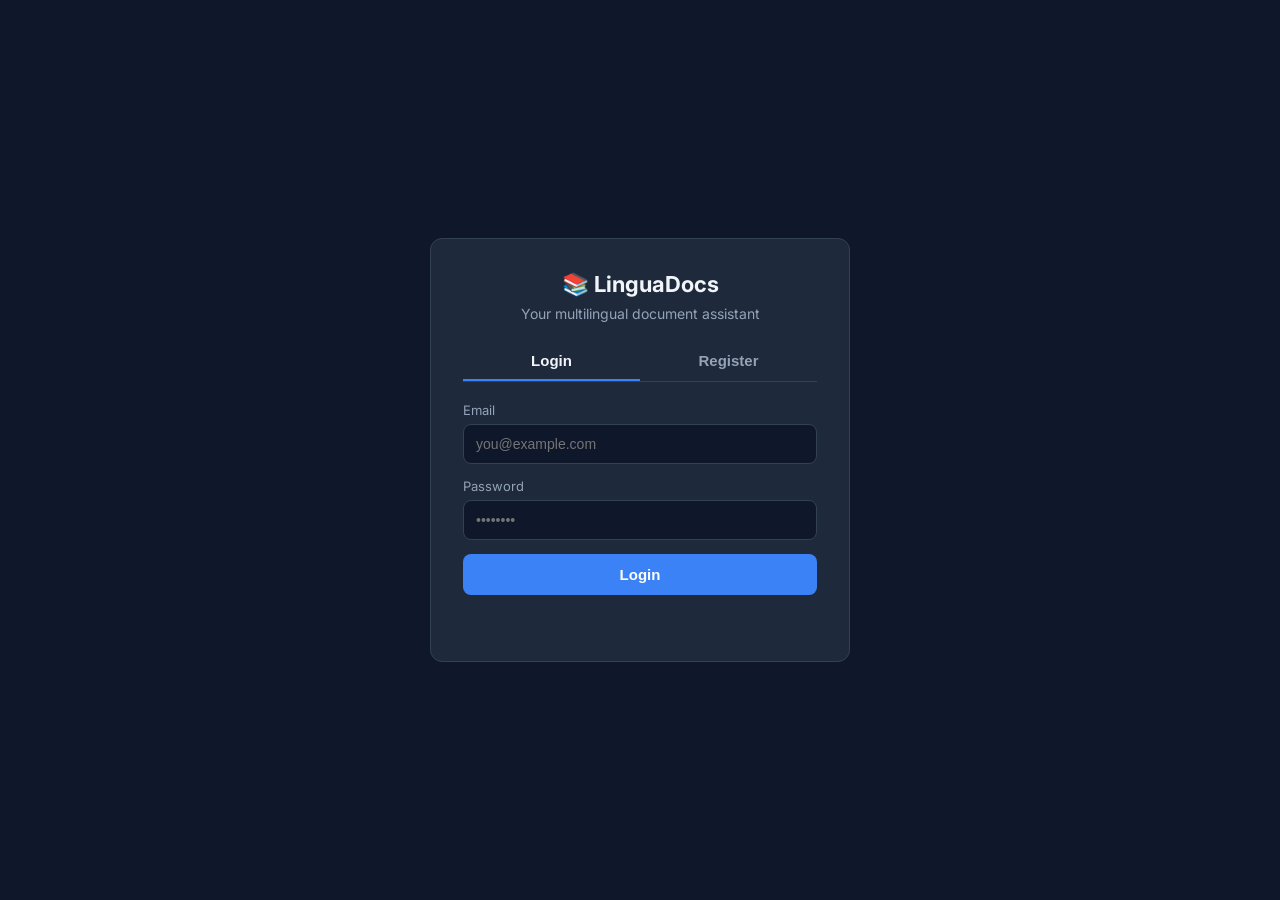
==== ui/index.html @ 9f15340b "prototype ui" ====
<!DOCTYPE html>
<html lang="en">
<head>
<meta charset="UTF-8" />
<meta name="viewport" content="width=device-width, initial-scale=1.0" />
<title>LinguaDocs — Login</title>
<link rel="preconnect" href="https://fonts.googleapis.com" />
<link href="https://fonts.googleapis.com/css2?family=Inter:wght@400;500;600;700&display=swap" rel="stylesheet" />
<link rel="stylesheet" href="style.css" />
</head>
<body>
<div id="api-banner" class="api-banner">⚠️ Cannot connect to API (port 8000). Make sure the server is running.</div>
<div class="auth-wrapper">
  <div class="auth-card">
    <div class="auth-logo">📚 LinguaDocs</div>
    <div class="auth-subtitle">Your multilingual document assistant</div>

    <div class="tabs">
      <button id="tab-login" class="tab active" type="button">Login</button>
      <button id="tab-register" class="tab" type="button">Register</button>
    </div>

    <!-- LOGIN -->
    <form id="form-login" autocomplete="on">
      <div class="form-group">
        <label for="login-email">Email</label>
        <input id="login-email" type="email" placeholder="you@example.com" required />
      </div>
      <div class="form-group">
        <label for="login-password">Password</label>
        <input id="login-password" type="password" placeholder="••••••••" required />
      </div>
      <button class="btn" type="submit" id="btn-login">Login</button>
    </form>

    <!-- REGISTER -->
    <form id="form-register" style="display:none" autocomplete="on">
      <div class="form-group">
        <label for="reg-email">Email</label>
        <input id="reg-email" type="email" placeholder="you@example.com" required />
      </div>
      <div class="form-group">
        <label for="reg-password">Password</label>
        <input id="reg-password" type="password" placeholder="Min 8 characters" required />
      </div>
      <div class="form-group">
        <label for="reg-confirm">Confirm Password</label>
        <input id="reg-confirm" type="password" placeholder="Repeat password" required />
      </div>
      <button class="btn" type="submit" id="btn-register">Create Account</button>
    </form>

    <div id="form-msg" class="form-msg"></div>
  </div>
</div>

<script src="app.js"></script>
<script>
(function () {
  const { isEmailValid, apiErrorMessage, TOKEN_KEY } = window.LD;
  const API = window.LD.API_BASE;
  const tabLogin = document.getElementById("tab-login");
  const tabReg = document.getElementById("tab-register");
  const formLogin = document.getElementById("form-login");
  const formReg = document.getElementById("form-register");
  const msg = document.getElementById("form-msg");
  const banner = document.getElementById("api-banner");

  if (localStorage.getItem(TOKEN_KEY)) { window.location.href = "dashboard.html"; }

  function setTab(which) {
    const isLogin = which === "login";
    tabLogin.classList.toggle("active", isLogin);
    tabReg.classList.toggle("active", !isLogin);
    formLogin.style.display = isLogin ? "" : "none";
    formReg.style.display = isLogin ? "none" : "";
    msg.textContent = ""; msg.className = "form-msg";
  }
  tabLogin.addEventListener("click", () => setTab("login"));
  tabReg.addEventListener("click", () => setTab("register"));

  function showMsg(text, kind) {
    msg.textContent = text;
    msg.className = "form-msg " + kind;
  }

  formReg.addEventListener("submit", async (e) => {
    e.preventDefault();
    const email = document.getElementById("reg-email").value.trim().toLowerCase();
    const pw = document.getElementById("reg-password").value;
    const confirm = document.getElementById("reg-confirm").value;
    if (!isEmailValid(email)) { showMsg("Please enter a valid email address.", "error"); return; }
    if (pw.length < 8) { showMsg("Password must be at least 8 characters.", "error"); return; }
    if (pw !== confirm) { showMsg("Passwords do not match.", "error"); return; }
    const btn = document.getElementById("btn-register");
    btn.disabled = true; btn.textContent = "Creating...";
    try {
      const res = await fetch(API + "/auth/register", {
        method: "POST",
        headers: { "Content-Type": "application/json" },
        body: JSON.stringify({ email, password: pw })
      });
      if (res.status === 201) {
        banner.classList.remove("show");
        showMsg("Account created! Please login.", "success");
        formReg.reset();
        setTimeout(() => setTab("login"), 800);
      } else if (res.status === 400) {
        let detail = "";
        try { const j = await res.json(); detail = j.detail || ""; } catch (_) {}
        if (/utilis|already|existe/i.test(detail)) {
          showMsg("This email is already registered. Please login.", "error");
        } else {
          showMsg(detail || "Email already registered", "error");
        }
      } else {
        const err = new Error("http"); err.status = res.status;
        try { err.data = await res.json(); } catch (_) {}
        showMsg(apiErrorMessage(err, "Registration failed."), "error");
      }
    } catch (ex) {
      banner.classList.add("show");
      showMsg("Cannot connect to API (port 8000). Make sure the server is running.", "error");
    } finally {
      btn.disabled = false; btn.textContent = "Create Account";
    }
  });

  formLogin.addEventListener("submit", async (e) => {
    e.preventDefault();
    const email = document.getElementById("login-email").value.trim().toLowerCase();
    const pw = document.getElementById("login-password").value;
    if (!isEmailValid(email)) { showMsg("Please enter a valid email address.", "error"); return; }
    if (!pw) { showMsg("Please enter your password.", "error"); return; }
    const btn = document.getElementById("btn-login");
    btn.disabled = true; btn.textContent = "Logging in...";
    try {
      const res = await fetch(API + "/auth/login", {
        method: "POST",
        headers: { "Content-Type": "application/json" },
        body: JSON.stringify({ email, password: pw })
      });
      if (res.ok) {
        const data = await res.json();
        localStorage.setItem(TOKEN_KEY, data.access_token);
        try {
          const payload = JSON.parse(atob(data.access_token.split(".")[1]));
          if (payload.sub) localStorage.setItem("linguadocs_email", email);
        } catch (_) { localStorage.setItem("linguadocs_email", email); }
        banner.classList.remove("show");
        window.location.href = "dashboard.html";
      } else if (res.status === 401) {
        showMsg("Invalid email or password", "error");
      } else {
        const err = new Error("http"); err.status = res.status;
        try { err.data = await res.json(); } catch (_) {}
        showMsg(apiErrorMessage(err, "Login failed."), "error");
      }
    } catch (ex) {
      banner.classList.add("show");
      showMsg("Cannot connect to API (port 8000). Make sure the server is running.", "error");
    } finally {
      btn.disabled = false; btn.textContent = "Login";
    }
  });
})();
</script>
</body>
</html>
---- ui/style.css ----
:root {
  --bg-main: #0F172A;
  --bg-card: #1E293B;
  --bg-sidebar: #111827;
  --primary: #3B82F6;
  --primary-hover: #2563EB;
  --text-main: #F1F5F9;
  --text-secondary: #94A3B8;
  --border: #334155;
  --success: #10B981;
  --error: #EF4444;
  --warning: #F59E0B;
  --neutral: #64748B;
}

* { box-sizing: border-box; margin: 0; padding: 0; }

body {
  font-family: 'Inter', -apple-system, BlinkMacSystemFont, 'Segoe UI', sans-serif;
  background: var(--bg-main);
  color: var(--text-main);
  min-height: 100vh;
}

/* ---------- Auth page ---------- */
.auth-wrapper {
  min-height: 100vh;
  display: flex;
  align-items: center;
  justify-content: center;
  padding: 24px;
}
.auth-card {
  width: 420px;
  max-width: 100%;
  background: var(--bg-card);
  border: 1px solid var(--border);
  border-radius: 12px;
  padding: 32px;
}
.auth-logo { font-size: 22px; font-weight: 700; text-align: center; color: var(--text-main); }
.auth-subtitle { text-align: center; color: var(--text-secondary); font-size: 14px; margin: 8px 0 20px; }
.tabs { display: flex; border-bottom: 1px solid var(--border); margin-bottom: 20px; }
.tab {
  flex: 1; padding: 10px; background: none; border: none; cursor: pointer;
  color: var(--text-secondary); font-size: 15px; font-weight: 600;
  border-bottom: 2px solid transparent;
}
.tab.active { color: var(--text-main); border-bottom-color: var(--primary); }
.form-group { margin-bottom: 14px; }
.form-group label { display: block; font-size: 13px; color: var(--text-secondary); margin-bottom: 6px; }
.form-group input {
  width: 100%; padding: 11px 12px; border-radius: 8px;
  background: var(--bg-main); border: 1px solid var(--border);
  color: var(--text-main); font-size: 14px; outline: none;
}
.form-group input:focus { border-color: var(--primary); }
.btn {
  width: 100%; padding: 12px; border: none; border-radius: 8px;
  background: var(--primary); color: #fff; font-size: 15px; font-weight: 600;
  cursor: pointer; transition: background .15s;
}
.btn:hover { background: var(--primary-hover); }
.btn:disabled { opacity: .6; cursor: not-allowed; }
.btn-ghost {
  background: transparent; border: 1px solid var(--border); color: var(--text-secondary);
}
.btn-ghost:hover { background: var(--bg-main); color: var(--text-main); }
.form-msg { margin-top: 14px; font-size: 13.5px; min-height: 20px; text-align: center; }
.form-msg.error { color: var(--error); }
.form-msg.success { color: var(--success); }

/* ---------- API banner ---------- */
.api-banner {
  display: none;
  background: var(--error); color: #fff;
  text-align: center; font-size: 13.5px; font-weight: 600;
  padding: 10px 16px;
}
.api-banner.show { display: block; }

/* ---------- Dashboard layout ---------- */
.dash { display: flex; height: 100vh; overflow: hidden; }
.sidebar {
  width: 260px; min-width: 260px; background: var(--bg-sidebar);
  border-right: 1px solid var(--border);
  display: flex; flex-direction: column;
}
.sidebar-header { padding: 18px 16px 12px; border-bottom: 1px solid var(--border); }
.sidebar-logo { font-size: 17px; font-weight: 700; }
.sidebar-user { font-size: 12px; color: var(--text-secondary); margin-top: 4px; overflow: hidden; text-overflow: ellipsis; white-space: nowrap; }
.sidebar-section { padding: 14px 12px; flex: 1; overflow-y: auto; }
.section-title { font-size: 11px; text-transform: uppercase; letter-spacing: .06em; color: var(--text-secondary); margin-bottom: 10px; padding: 0 4px; }
.doc-item {
  display: flex; align-items: center; gap: 8px;
  padding: 9px 8px; border-radius: 8px; cursor: pointer;
  border-left: 3px solid transparent; margin-bottom: 4px;
}
.doc-item:hover { background: var(--bg-card); }
.doc-item.active { background: var(--bg-card); border-left-color: var(--primary); }
.doc-icon { font-size: 16px; flex-shrink: 0; }
.doc-name { flex: 1; font-size: 13px; overflow: hidden; text-overflow: ellipsis; white-space: nowrap; }
.badge {
  font-size: 10.5px; font-weight: 700; color: #fff;
  padding: 3px 8px; border-radius: 999px; flex-shrink: 0;
}
.badge-queued { background: var(--neutral); }
.badge-processing { background: var(--warning); display: inline-flex; align-items: center; gap: 4px; }
.badge-indexed { background: var(--success); }
.badge-error { background: var(--error); }
.spinner {
  width: 10px; height: 10px; border-radius: 50%;
  border: 2px solid rgba(255,255,255,.4); border-top-color: #fff;
  animation: spin .7s linear infinite; display: inline-block;
}
.spinner.big {
  width: 18px; height: 18px;
  border: 3px solid var(--border); border-top-color: var(--primary);
}
@keyframes spin { to { transform: rotate(360deg); } }
.doc-del {
  display: none; background: none; border: none; cursor: pointer;
  color: var(--error); font-size: 14px; padding: 2px 4px;
}
.doc-item:hover .doc-del { display: block; }
.sidebar-actions { padding: 12px; }
.btn-upload { display: flex; align-items: center; justify-content: center; gap: 8px; }
.sidebar-footer { padding: 12px; border-top: 1px solid var(--border); }
.btn-logout { display: flex; align-items: center; justify-content: center; gap: 8px; }

/* ---------- Chat ---------- */
.chat { flex: 1; display: flex; flex-direction: column; min-width: 0; }
.chat-header {
  padding: 14px 20px; border-bottom: 1px solid var(--border);
  display: flex; align-items: center; gap: 10px;
  background: var(--bg-main);
}
.chat-doc-name { font-size: 15px; font-weight: 700; overflow: hidden; text-overflow: ellipsis; white-space: nowrap; }
.lang-badge {
  font-size: 11.5px; font-weight: 700; background: var(--bg-card);
  border: 1px solid var(--border); border-radius: 999px; padding: 3px 10px;
}
.messages { flex: 1; overflow-y: auto; padding: 24px 20px; background: var(--bg-main); }
.empty-hint { color: var(--text-secondary); text-align: center; margin-top: 80px; font-size: 14.5px; }
.msg-row { display: flex; margin-bottom: 16px; }
.msg-row.user { justify-content: flex-end; }
.msg-row.bot { justify-content: flex-start; }
.bubble {
  max-width: 75%; padding: 12px 15px; font-size: 14px; line-height: 1.55;
  word-wrap: break-word; white-space: pre-wrap;
}
.msg-row.user .bubble {
  background: var(--primary); color: #fff; border-radius: 12px 12px 2px 12px;
}
.msg-row.bot .bubble {
  background: var(--bg-card); color: var(--text-main); border-radius: 12px 12px 12px 2px;
}
.bubble.rtl { direction: rtl; text-align: right; }
.msg-meta { max-width: 75%; margin-top: 6px; }
.refused-banner {
  background: var(--error); color: #fff; font-size: 12.5px; font-weight: 600;
  border-radius: 6px; padding: 8px 12px; margin-top: 8px;
}
.sources { margin-top: 8px; display: flex; flex-direction: column; gap: 6px; }
.source-card {
  background: var(--bg-main); border: 1px solid var(--border);
  border-radius: 6px; padding: 7px 10px; font-size: 12px; color: var(--text-secondary);
}
.latency { font-size: 11px; color: var(--neutral); margin-top: 6px; }
.msg-lang { display: inline-block; margin-top: 6px; }

/* ---------- Input zone ---------- */
.input-zone {
  background: var(--bg-card); border-top: 1px solid var(--border);
  padding: 14px 20px; display: flex; gap: 10px; align-items: center;
}
.input-zone input {
  flex: 1; padding: 12px 14px; border-radius: 8px;
  background: var(--bg-main); border: 1px solid var(--border);
  color: var(--text-main); font-size: 14px; outline: none;
}
.input-zone input:focus { border-color: var(--primary); }
.btn-send { width: auto; padding: 12px 22px; flex-shrink: 0; }
.btn-stop {
  width: auto; padding: 12px 18px; flex-shrink: 0;
  background: transparent; border: 1px solid var(--error); color: var(--error);
}
.btn-stop:hover { background: var(--error); color: #fff; }
.typing { display: flex; align-items: center; gap: 8px; color: var(--text-secondary); font-size: 13px; padding: 4px 2px; }

/* ---------- Modal ---------- */
.modal-overlay {
  display: none; position: fixed; inset: 0; z-index: 50;
  background: rgba(0,0,0,.7); align-items: center; justify-content: center;
}
.modal-overlay.show { display: flex; }
.modal {
  width: 500px; max-width: calc(100vw - 40px);
  background: var(--bg-card); border: 1px solid var(--border);
  border-radius: 12px; padding: 24px;
}
.modal h2 { font-size: 17px; margin-bottom: 16px; }
.dropzone {
  border: 2px dashed var(--border); border-radius: 8px;
  padding: 36px 20px; text-align: center; cursor: pointer;
  transition: border-color .15s;
}
.dropzone:hover, .dropzone.dragover { border-color: var(--primary); }
.dropzone .cloud { font-size: 34px; }
.dropzone p { font-size: 14px; margin-top: 8px; }
.dropzone small { color: var(--text-secondary); font-size: 12px; }
.file-chosen { margin-top: 12px; font-size: 13px; color: var(--text-secondary); overflow: hidden; text-overflow: ellipsis; white-space: nowrap; }
.progress-wrap { margin-top: 14px; display: none; }
.progress-wrap.show { display: block; }
.progress-bar { height: 8px; background: var(--bg-main); border-radius: 999px; overflow: hidden; }
.progress-fill {
  height: 100%; width: 30%; background: var(--primary); border-radius: 999px;
  animation: slide 1.2s ease-in-out infinite;
}
@keyframes slide { 0% { margin-left: -30%; } 100% { margin-left: 100%; } }
.upload-status { margin-top: 10px; font-size: 13px; min-height: 20px; }
.upload-status.waiting { color: var(--neutral); }
.upload-status.indexing { color: var(--warning); }
.upload-status.ready { color: var(--success); }
.upload-status.err { color: var(--error); }
.modal-actions { display: flex; gap: 10px; margin-top: 18px; }
.modal-actions .btn { margin: 0; }

@media (max-width: 760px) {
  .sidebar { width: 210px; min-width: 210px; }
  .bubble, .msg-meta { max-width: 92%; }
}
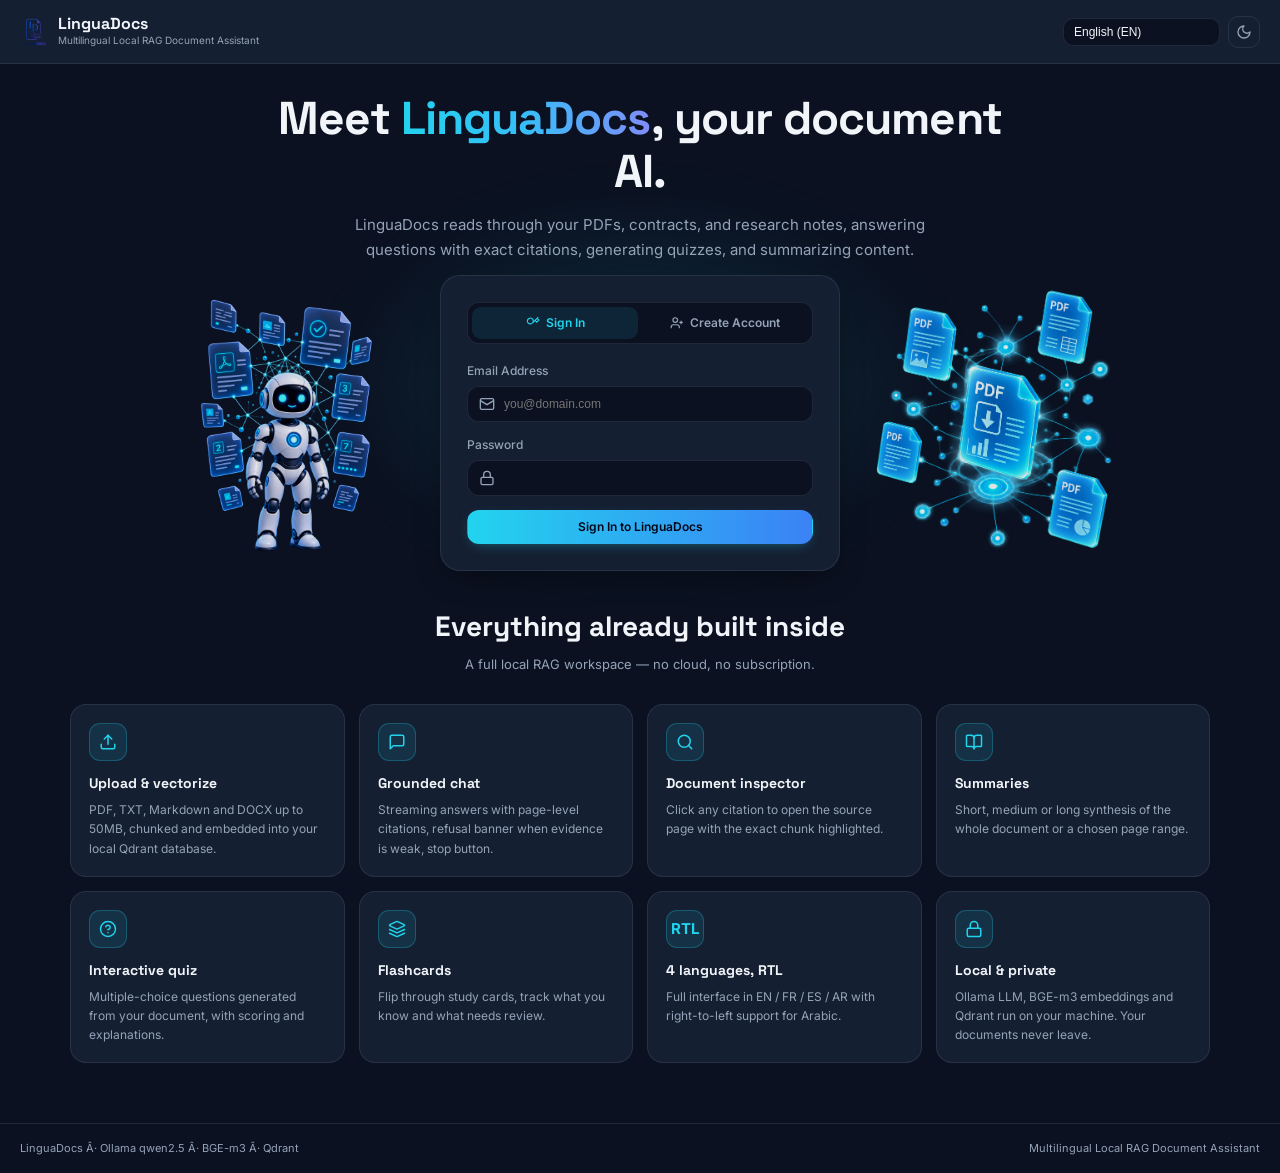
==== commit 944ccf59: "feat: app RAG multilingue complète (upload, viewer, outils, isolement) + nettoyage des commentaires" ====
--- a/ui/index.html
+++ b/ui/index.html
@@ -1,169 +1,141 @@
-<!DOCTYPE html>
+﻿<!DOCTYPE html>
 <html lang="en">
 <head>
 <meta charset="UTF-8" />
 <meta name="viewport" content="width=device-width, initial-scale=1.0" />
-<title>LinguaDocs — Login</title>
+<title>LinguaDocs â€” Multilingual Local RAG Assistant</title>
 <link rel="preconnect" href="https://fonts.googleapis.com" />
-<link href="https://fonts.googleapis.com/css2?family=Inter:wght@400;500;600;700&display=swap" rel="stylesheet" />
-<link rel="stylesheet" href="style.css" />
+<link rel="preconnect" href="https://fonts.gstatic.com" crossorigin />
+<link href="https://fonts.googleapis.com/css2?family=Inter:wght@300;400;500;600;700&family=Space+Grotesk:wght@500;600;700&display=swap" rel="stylesheet" />
+<link rel="stylesheet" href="style.css?v=2.5" />
 </head>
-<body>
-<div id="api-banner" class="api-banner">⚠️ Cannot connect to API (port 8000). Make sure the server is running.</div>
-<div class="auth-wrapper">
-  <div class="auth-card">
-    <div class="auth-logo">📚 LinguaDocs</div>
-    <div class="auth-subtitle">Your multilingual document assistant</div>
+<body class="landing">
+<div id="api-banner" class="api-banner"><svg class="lucide" width="14" height="14" viewBox="0 0 24 24" fill="none" stroke="currentColor" stroke-width="2" stroke-linecap="round" stroke-linejoin="round" aria-hidden="true"><path d="m21.73 18-8-14a2 2 0 0 0-3.48 0l-8 14A2 2 0 0 0 4 21h16a2 2 0 0 0 1.73-3"/><path d="M12 9v4"/><path d="M12 17h.01"/></svg> Cannot connect to API (port 8000). Make sure the server is running.</div>
+<div class="auth-glow" aria-hidden="true"></div>
 
-    <div class="tabs">
-      <button id="tab-login" class="tab active" type="button">Login</button>
-      <button id="tab-register" class="tab" type="button">Register</button>
+<!-- ============================== NAVBAR ============================== -->
+<header class="topnav landing-nav">
+  <div class="brand">
+    <img src="assets/logo.png" alt="LinguaDocs" class="brand-logo" width="28" height="28" style="width:28px;height:28px;" />
+    <div>
+      <div class="brand-line">
+        <span class="brand-title" data-i18n="app_title">LinguaDocs</span>
+      </div>
+      <div class="brand-sub" data-i18n="app_tagline">Multilingual Local RAG Document Assistant</div>
+    </div>
+  </div>
+  <div class="nav-controls">
+    <select id="lang-select" class="lang-select" aria-label="Language">
+      <option value="en">English (EN)</option>
+      <option value="fr">FranÃ§ais (FR)</option>
+      <option value="es">EspaÃ±ol (ES)</option>
+      <option value="ar">Ø§Ù„Ø¹Ø±Ø¨ÙŠØ© (AR)</option>
+    </select>
+    <button id="theme-toggle" class="icon-btn" type="button" title="Theme"><svg class="lucide" width="16" height="16" viewBox="0 0 24 24" fill="none" stroke="currentColor" stroke-width="2" stroke-linecap="round" stroke-linejoin="round" aria-hidden="true"><path d="M12 3a6 6 0 0 0 9 9 9 9 0 1 1-9-9Z"/></svg></button>
+  </div>
+</header>
+
+<main class="landing-main">
+  <!-- ============================== HERO ============================== -->
+  <section class="landing-hero">
+    <h1 class="font-heading hero-title">
+      <span data-i18n="hero_meet">Meet</span>
+      <span class="hero-brand" data-i18n="hero_name">LinguaDocs</span><span data-i18n="hero_suffix">, your document AI.</span>
+    </h1>
+    <p class="hero-desc" data-i18n="hero_desc">LinguaDocs reads through your PDFs, contracts, and research notes, answering questions with exact citations, generating quizzes, and summarizing content.</p>
+  </section>
+
+  <!-- ================== [LOGIN CARD] [IMAGE DROITE] ================== -->
+  <section class="login-stage">
+    <img src="assets/image.jpg" alt="Decoration gauche" class="login-decor login-decor-left" />
+    
+    <div class="auth-card landing-card">
+      <div class="auth-tabs">
+        <button id="tab-login" type="button" class="active">
+          <svg width="14" height="14" viewBox="0 0 24 24" fill="none" stroke="currentColor" stroke-width="2"><path d="m21 2-2 2m-7.6 7.6a5 5 0 1 1-7-7 5 5 0 0 1 7 7Zm0 0L15.5 7.5m0 0 3 3L22 7l-3-3m-3.5 3.5L19 4"/></svg>
+          <span data-i18n="auth_login_tab">Sign In</span>
+        </button>
+        <button id="tab-register" type="button">
+          <svg width="14" height="14" viewBox="0 0 24 24" fill="none" stroke="currentColor" stroke-width="2"><path d="M16 21v-2a4 4 0 0 0-4-4H6a4 4 0 0 0-4 4v2"/><circle cx="9" cy="7" r="4"/><path d="M19 8v6M22 11h-6"/></svg>
+          <span data-i18n="auth_register_tab">Create Account</span>
+        </button>
+      </div>
+
+      <div id="auth-alert" class="alert err hidden"></div>
+      <div id="auth-ok" class="alert ok hidden"></div>
+
+      <form id="form-login" autocomplete="on">
+        <div class="form-row">
+          <label class="label" for="login-email" data-i18n="auth_email">Email Address</label>
+          <div class="input-icon">
+            <svg viewBox="0 0 24 24" fill="none" stroke="currentColor" stroke-width="2"><rect x="2" y="4" width="20" height="16" rx="2"/><path d="m22 7-10 6L2 7"/></svg>
+            <input id="login-email" class="input" type="email" data-i18n-ph="auth_email_placeholder" placeholder="you@domain.com" required />
+          </div>
+        </div>
+        <div class="form-row">
+          <label class="label" for="login-password" data-i18n="auth_password">Password</label>
+          <div class="input-icon">
+            <svg viewBox="0 0 24 24" fill="none" stroke="currentColor" stroke-width="2"><rect x="3" y="11" width="18" height="11" rx="2"/><path d="M7 11V7a5 5 0 0 1 10 0v4"/></svg>
+            <input id="login-password" class="input" type="password" placeholder="" required />
+          </div>
+        </div>
+        <button id="btn-login" class="btn btn-primary btn-block" type="submit" data-i18n="auth_btn_login">Sign In to LinguaDocs</button>
+      </form>
+
+      <form id="form-register" class="hidden" autocomplete="on">
+        <div class="form-row">
+          <label class="label" for="reg-email" data-i18n="auth_email">Email Address</label>
+          <div class="input-icon">
+            <svg viewBox="0 0 24 24" fill="none" stroke="currentColor" stroke-width="2"><rect x="2" y="4" width="20" height="16" rx="2"/><path d="m22 7-10 6L2 7"/></svg>
+            <input id="reg-email" class="input" type="email" data-i18n-ph="auth_email_placeholder" placeholder="you@domain.com" required />
+          </div>
+        </div>
+        <div class="form-row">
+          <label class="label" for="reg-password" data-i18n="auth_password">Password</label>
+          <input id="reg-password" class="input" type="password" placeholder="" required />
+          <p class="label hint" data-i18n="auth_password_hint">Must be at least 8 characters.</p>
+        </div>
+        <div class="form-row">
+          <label class="label" for="reg-confirm" data-i18n="auth_password_confirm">Confirm Password</label>
+          <input id="reg-confirm" class="input" type="password" placeholder="" required />
+        </div>
+        <button id="btn-register" class="btn btn-primary btn-block" type="submit" data-i18n="auth_btn_register">Create Free Account</button>
+      </form>
     </div>
 
-    <!-- LOGIN -->
-    <form id="form-login" autocomplete="on">
-      <div class="form-group">
-        <label for="login-email">Email</label>
-        <input id="login-email" type="email" placeholder="you@example.com" required />
-      </div>
-      <div class="form-group">
-        <label for="login-password">Password</label>
-        <input id="login-password" type="password" placeholder="••••••••" required />
-      </div>
-      <button class="btn" type="submit" id="btn-login">Login</button>
-    </form>
+    <img src="assets/second.png" alt="Decoration droite" class="login-decor login-decor-right" />
 
-    <!-- REGISTER -->
-    <form id="form-register" style="display:none" autocomplete="on">
-      <div class="form-group">
-        <label for="reg-email">Email</label>
-        <input id="reg-email" type="email" placeholder="you@example.com" required />
-      </div>
-      <div class="form-group">
-        <label for="reg-password">Password</label>
-        <input id="reg-password" type="password" placeholder="Min 8 characters" required />
-      </div>
-      <div class="form-group">
-        <label for="reg-confirm">Confirm Password</label>
-        <input id="reg-confirm" type="password" placeholder="Repeat password" required />
-      </div>
-      <button class="btn" type="submit" id="btn-register">Create Account</button>
-    </form>
+  </section>
 
-    <div id="form-msg" class="form-msg"></div>
-  </div>
-</div>
+  <!-- ========================= FEATURES (scroll) ========================= -->
+  <section class="features">
+    <h2 class="font-heading features-title" data-i18n="features_title">Everything already built inside</h2>
+    <p class="features-sub" data-i18n="features_sub">A full local RAG workspace â€” no cloud, no subscription.</p>
+    <div class="features-grid">
+      <div class="feature-card"><div class="feature-icon"><svg class="lucide" width="18" height="18" viewBox="0 0 24 24" fill="none" stroke="currentColor" stroke-width="2" stroke-linecap="round" stroke-linejoin="round" aria-hidden="true"><path d="M21 15v4a2 2 0 0 1-2 2H5a2 2 0 0 1-2-2v-4"/><path d="M17 8l-5-5-5 5"/><path d="M12 3v12"/></svg></div><h3 data-i18n="feat_docs_title">Upload &amp; vectorize</h3><p data-i18n="feat_docs_desc">PDF, TXT, Markdown and DOCX up to 50MB, chunked and embedded into your local Qdrant database.</p></div>
+      <div class="feature-card"><div class="feature-icon"><svg class="lucide" width="18" height="18" viewBox="0 0 24 24" fill="none" stroke="currentColor" stroke-width="2" stroke-linecap="round" stroke-linejoin="round" aria-hidden="true"><path d="M21 15a2 2 0 0 1-2 2H7l-4 4V5a2 2 0 0 1 2-2h14a2 2 0 0 1 2 2z"/></svg></div><h3 data-i18n="feat_chat_title">Grounded chat</h3><p data-i18n="feat_chat_desc">Streaming answers with page-level citations, refusal banner when evidence is weak, stop button.</p></div>
+      <div class="feature-card"><div class="feature-icon"><svg class="lucide" width="18" height="18" viewBox="0 0 24 24" fill="none" stroke="currentColor" stroke-width="2" stroke-linecap="round" stroke-linejoin="round" aria-hidden="true"><circle cx="11" cy="11" r="8"/><path d="m21 21-4.3-4.3"/></svg></div><h3 data-i18n="feat_viewer_title">Document inspector</h3><p data-i18n="feat_viewer_desc">Click any citation to open the source page with the exact chunk highlighted.</p></div>
+      <div class="feature-card"><div class="feature-icon"><svg class="lucide" width="18" height="18" viewBox="0 0 24 24" fill="none" stroke="currentColor" stroke-width="2" stroke-linecap="round" stroke-linejoin="round" aria-hidden="true"><path d="M12 7v14"/><path d="M3 18a1 1 0 0 1-1-1V4a1 1 0 0 1 1-1h5a4 4 0 0 1 4 4 4 4 0 0 1 4-4h5a1 1 0 0 1 1 1v13a1 1 0 0 1-1 1h-6a3 3 0 0 0-3 3 3 3 0 0 0-3-3z"/></svg></div><h3 data-i18n="feat_summary_title">Summaries</h3><p data-i18n="feat_summary_desc">Short, medium or long synthesis of the whole document or a chosen page range.</p></div>
+      <div class="feature-card"><div class="feature-icon"><svg class="lucide" width="18" height="18" viewBox="0 0 24 24" fill="none" stroke="currentColor" stroke-width="2" stroke-linecap="round" stroke-linejoin="round" aria-hidden="true"><circle cx="12" cy="12" r="10"/><path d="M9.09 9a3 3 0 0 1 5.83 1c0 2-3 3-3 3"/><path d="M12 17h.01"/></svg></div><h3 data-i18n="feat_quiz_title">Interactive quiz</h3><p data-i18n="feat_quiz_desc">Multiple-choice questions generated from your document, with scoring and explanations.</p></div>
+      <div class="feature-card"><div class="feature-icon"><svg class="lucide" width="18" height="18" viewBox="0 0 24 24" fill="none" stroke="currentColor" stroke-width="2" stroke-linecap="round" stroke-linejoin="round" aria-hidden="true"><path d="m12.83 2.18a2 2 0 0 0-1.66 0L2.6 6.08a1 1 0 0 0 0 1.83l8.58 3.91a2 2 0 0 0 1.66 0l8.58-3.9a1 1 0 0 0 0-1.83Z"/><path d="m22 17.65-9.17 4.16a2 2 0 0 1-1.66 0L2 17.65"/><path d="m22 12.65-9.17 4.16a2 2 0 0 1-1.66 0L2 12.65"/></svg></div><h3 data-i18n="feat_flash_title">Flashcards</h3><p data-i18n="feat_flash_desc">Flip through study cards, track what you know and what needs review.</p></div>
+      <div class="feature-card"><div class="feature-icon">RTL</div><h3 data-i18n="feat_langs_title">4 languages, RTL</h3><p data-i18n="feat_langs_desc">Full interface in EN / FR / ES / AR with right-to-left support for Arabic.</p></div>
+      <div class="feature-card"><div class="feature-icon"><svg class="lucide" width="18" height="18" viewBox="0 0 24 24" fill="none" stroke="currentColor" stroke-width="2" stroke-linecap="round" stroke-linejoin="round" aria-hidden="true"><rect width="18" height="11" x="3" y="11" rx="2" ry="2"/><path d="M7 11V7a5 5 0 0 1 10 0v4"/></svg></div><h3 data-i18n="feat_local_title">Local &amp; private</h3><p data-i18n="feat_local_desc">Ollama LLM, BGE-m3 embeddings and Qdrant run on your machine. Your documents never leave.</p></div>
+    </div>
 
-<script src="app.js"></script>
-<script>
-(function () {
-  const { isEmailValid, apiErrorMessage, TOKEN_KEY } = window.LD;
-  const API = window.LD.API_BASE;
-  const tabLogin = document.getElementById("tab-login");
-  const tabReg = document.getElementById("tab-register");
-  const formLogin = document.getElementById("form-login");
-  const formReg = document.getElementById("form-register");
-  const msg = document.getElementById("form-msg");
-  const banner = document.getElementById("api-banner");
+  </section>
+</main>
 
-  if (localStorage.getItem(TOKEN_KEY)) { window.location.href = "dashboard.html"; }
+<footer class="landing-footer">
+  <span>LinguaDocs Â· Ollama qwen2.5 Â· BGE-m3 Â· Qdrant</span>
+  <span data-i18n="app_tagline">Multilingual Local RAG Document Assistant</span>
+</footer>
 
-  function setTab(which) {
-    const isLogin = which === "login";
-    tabLogin.classList.toggle("active", isLogin);
-    tabReg.classList.toggle("active", !isLogin);
-    formLogin.style.display = isLogin ? "" : "none";
-    formReg.style.display = isLogin ? "none" : "";
-    msg.textContent = ""; msg.className = "form-msg";
-  }
-  tabLogin.addEventListener("click", () => setTab("login"));
-  tabReg.addEventListener("click", () => setTab("register"));
-
-  function showMsg(text, kind) {
-    msg.textContent = text;
-    msg.className = "form-msg " + kind;
-  }
-
-  formReg.addEventListener("submit", async (e) => {
-    e.preventDefault();
-    const email = document.getElementById("reg-email").value.trim().toLowerCase();
-    const pw = document.getElementById("reg-password").value;
-    const confirm = document.getElementById("reg-confirm").value;
-    if (!isEmailValid(email)) { showMsg("Please enter a valid email address.", "error"); return; }
-    if (pw.length < 8) { showMsg("Password must be at least 8 characters.", "error"); return; }
-    if (pw !== confirm) { showMsg("Passwords do not match.", "error"); return; }
-    const btn = document.getElementById("btn-register");
-    btn.disabled = true; btn.textContent = "Creating...";
-    try {
-      const res = await fetch(API + "/auth/register", {
-        method: "POST",
-        headers: { "Content-Type": "application/json" },
-        body: JSON.stringify({ email, password: pw })
-      });
-      if (res.status === 201) {
-        banner.classList.remove("show");
-        showMsg("Account created! Please login.", "success");
-        formReg.reset();
-        setTimeout(() => setTab("login"), 800);
-      } else if (res.status === 400) {
-        let detail = "";
-        try { const j = await res.json(); detail = j.detail || ""; } catch (_) {}
-        if (/utilis|already|existe/i.test(detail)) {
-          showMsg("This email is already registered. Please login.", "error");
-        } else {
-          showMsg(detail || "Email already registered", "error");
-        }
-      } else {
-        const err = new Error("http"); err.status = res.status;
-        try { err.data = await res.json(); } catch (_) {}
-        showMsg(apiErrorMessage(err, "Registration failed."), "error");
-      }
-    } catch (ex) {
-      banner.classList.add("show");
-      showMsg("Cannot connect to API (port 8000). Make sure the server is running.", "error");
-    } finally {
-      btn.disabled = false; btn.textContent = "Create Account";
-    }
-  });
-
-  formLogin.addEventListener("submit", async (e) => {
-    e.preventDefault();
-    const email = document.getElementById("login-email").value.trim().toLowerCase();
-    const pw = document.getElementById("login-password").value;
-    if (!isEmailValid(email)) { showMsg("Please enter a valid email address.", "error"); return; }
-    if (!pw) { showMsg("Please enter your password.", "error"); return; }
-    const btn = document.getElementById("btn-login");
-    btn.disabled = true; btn.textContent = "Logging in...";
-    try {
-      const res = await fetch(API + "/auth/login", {
-        method: "POST",
-        headers: { "Content-Type": "application/json" },
-        body: JSON.stringify({ email, password: pw })
-      });
-      if (res.ok) {
-        const data = await res.json();
-        localStorage.setItem(TOKEN_KEY, data.access_token);
-        try {
-          const payload = JSON.parse(atob(data.access_token.split(".")[1]));
-          if (payload.sub) localStorage.setItem("linguadocs_email", email);
-        } catch (_) { localStorage.setItem("linguadocs_email", email); }
-        banner.classList.remove("show");
-        window.location.href = "dashboard.html";
-      } else if (res.status === 401) {
-        showMsg("Invalid email or password", "error");
-      } else {
-        const err = new Error("http"); err.status = res.status;
-        try { err.data = await res.json(); } catch (_) {}
-        showMsg(apiErrorMessage(err, "Login failed."), "error");
-      }
-    } catch (ex) {
-      banner.classList.add("show");
-      showMsg("Cannot connect to API (port 8000). Make sure the server is running.", "error");
-    } finally {
-      btn.disabled = false; btn.textContent = "Login";
-    }
-  });
-})();
-</script>
+<script src="js/i18n.js"></script>
+<script src="js/api.js"></script>
+<script src="js/auth.js"></script>
 </body>
 </html>
+
+
+
+
--- a/ui/style.css
+++ b/ui/style.css
@@ -1,232 +1,524 @@
+﻿/* ============================================================
+   LinguaDocs — UI statique (design Gemini porté en CSS maison)
+   Thème dark par défaut ; .light sur <html> pour le clair.
+   Propriétés logiques => RTL (ar) automatique via dir="rtl".
+   ============================================================ */
+
 :root {
-  --bg-main: #0F172A;
-  --bg-card: #1E293B;
-  --bg-sidebar: #111827;
-  --primary: #3B82F6;
-  --primary-hover: #2563EB;
-  --text-main: #F1F5F9;
-  --text-secondary: #94A3B8;
-  --border: #334155;
-  --success: #10B981;
-  --error: #EF4444;
-  --warning: #F59E0B;
-  --neutral: #64748B;
-}
-
-* { box-sizing: border-box; margin: 0; padding: 0; }
+  --bg-primary: #0b1120;
+  --bg-surface: #151f32;
+  --bg-surface-hover: #1e293b;
+  --bg-primary-70: rgba(11, 17, 32, 0.7);
+  --text-primary: #f1f5f9;
+  --text-secondary: #94a3b8;
+  --accent: #22d3ee;
+  --accent-2: #3b82f6;
+  --accent-hover: #06b6d4;
+  --accent-soft: rgba(34, 211, 238, 0.1);
+  --border: rgba(148, 163, 184, 0.15);
+  --border-strong: rgba(148, 163, 184, 0.3);
+  --card-shadow: 0 10px 30px -10px rgba(0, 0, 0, 0.5);
+  --ok: #34d399;
+  --warn: #fbbf24;
+  --err: #fb7185;
+  --info: #38bdf8;
+  --radius: 12px;
+  --radius-lg: 16px;
+  --nav-h: 64px;
+  --sidebar-w: 300px;
+  --viewer-w: 400px;
+  color-scheme: dark;
+}
+
+html.light {
+  --bg-primary: #f1f5f9;
+  --bg-surface: #ffffff;
+  --bg-surface-hover: #f8fafc;
+  --bg-primary-70: rgba(241, 245, 249, 0.75);
+  --text-primary: #0b1120;
+  --text-secondary: #64748b;
+  --accent: #0891b2;
+  --accent-2: #2563eb;
+  --accent-hover: #0e7490;
+  --accent-soft: rgba(8, 145, 178, 0.08);
+  --border: #e2e8f0;
+  --border-strong: #cbd5e1;
+  --card-shadow: 0 10px 25px -5px rgba(15, 23, 42, 0.08);
+  color-scheme: light;
+}
+
+* { box-sizing: border-box; }
+
+html, body { height: 100%; }
 
 body {
-  font-family: 'Inter', -apple-system, BlinkMacSystemFont, 'Segoe UI', sans-serif;
-  background: var(--bg-main);
-  color: var(--text-main);
-  min-height: 100vh;
-}
-
-/* ---------- Auth page ---------- */
-.auth-wrapper {
-  min-height: 100vh;
-  display: flex;
+  margin: 0;
+  background: var(--bg-primary);
+  color: var(--text-primary);
+  font-family: Inter, -apple-system, BlinkMacSystemFont, "Segoe UI", Roboto, sans-serif;
+  font-size: 14px;
+  line-height: 1.5;
+  -webkit-font-smoothing: antialiased;
+}
+
+h1, h2, h3, h4, .font-heading { font-family: "Space Grotesk", Inter, sans-serif; margin: 0; }
+
+a { color: var(--accent); text-decoration: none; }
+
+::selection { background: rgba(34, 211, 238, 0.3); color: #cffafe; }
+
+::-webkit-scrollbar { width: 6px; height: 6px; }
+::-webkit-scrollbar-track { background: transparent; }
+::-webkit-scrollbar-thumb { background: rgba(148, 163, 184, 0.2); border-radius: 3px; }
+::-webkit-scrollbar-thumb:hover { background: rgba(148, 163, 184, 0.4); }
+
+.hidden { display: none !important; }
+
+/* ---------------------------------------------------------- boutons */
+.btn {
+  display: inline-flex; align-items: center; justify-content: center; gap: 8px;
+  padding: 10px 18px; border-radius: 12px; border: 1px solid transparent;
+  font: 600 12px/1 Inter, sans-serif; cursor: pointer;
+  transition: filter 0.15s, transform 0.1s, background 0.15s, border-color 0.15s, color 0.15s;
+  background: transparent; color: var(--text-primary);
+}
+.btn:disabled { opacity: 0.45; cursor: not-allowed; }
+.btn-primary {
+  background: linear-gradient(90deg, #22d3ee, #3b82f6);
+  color: #020617; box-shadow: 0 4px 14px -6px rgba(34, 211, 238, 0.5);
+}
+.btn-primary:hover:not(:disabled) { filter: brightness(1.1); }
+.btn-primary:active:not(:disabled) { transform: scale(0.98); }
+.btn-ghost { background: var(--bg-primary); border-color: var(--border); color: var(--text-secondary); }
+.btn-ghost:hover:not(:disabled) { color: var(--text-primary); border-color: var(--accent); }
+.btn-danger { background: rgba(244, 63, 94, 0.12); border-color: rgba(244, 63, 94, 0.4); color: #fda4af; }
+.btn-danger:hover:not(:disabled) { background: rgba(244, 63, 94, 0.22); }
+.btn-block { width: 100%; }
+.icon-btn {
+  display: inline-flex; align-items: center; justify-content: center;
+  width: 32px; height: 32px; border-radius: 10px;
+  border: 1px solid var(--border); background: transparent;
+  color: var(--text-secondary); cursor: pointer; transition: all 0.15s;
+}
+.icon-btn:hover { color: var(--text-primary); border-color: var(--accent); background: var(--bg-primary); }
+.chip-btn {
+  display: inline-flex; align-items: center; gap: 6px;
+  padding: 6px 10px; border-radius: 10px; font: 500 12px/1 Inter, sans-serif;
+  background: var(--bg-primary); border: 1px solid var(--border);
+  color: var(--text-primary); cursor: pointer; transition: border-color 0.15s;
+}
+.chip-btn:hover { border-color: var(--accent); }
+.chip-btn.danger:hover { color: var(--err); border-color: rgba(244, 63, 94, 0.4); }
+
+/* ----------------------------------------------------------- champs */
+.label { display: block; font-size: 12px; font-weight: 500; color: var(--text-secondary); margin-bottom: 6px; }
+.input {
+  width: 100%; padding: 10px 12px; border-radius: 12px;
+  background: var(--bg-primary); color: var(--text-primary);
+  border: 1px solid var(--border); font-size: 12px; outline: none;
+  transition: border-color 0.15s;
+}
+.input:focus { border-color: var(--accent); }
+.input-icon { position: relative; }
+.input-icon svg { position: absolute; inset-block-start: 50%; transform: translateY(-50%); inset-inline-start: 12px; width: 16px; height: 16px; color: var(--text-secondary); pointer-events: none; }
+.input-icon .input { padding-inline-start: 36px; }
+
+.seg { display: inline-flex; background: var(--bg-primary); border: 1px solid var(--border); border-radius: 12px; padding: 3px; gap: 3px; }
+.seg button {
+  border: 0; background: transparent; color: var(--text-secondary);
+  padding: 6px 12px; border-radius: 9px; font: 600 11px/1 Inter, sans-serif; cursor: pointer;
+}
+.seg button.active { background: var(--accent-soft); color: var(--accent); }
+
+/* ------------------------------------------------------------- topnav */
+.topnav {
+  height: var(--nav-h); flex: 0 0 var(--nav-h);
+  display: flex; align-items: center; justify-content: space-between; gap: 12px;
+  padding-inline: 20px; background: var(--bg-surface);
+  border-bottom: 1px solid var(--border); position: sticky; inset-block-start: 0; z-index: 30;
+}
+.brand { display: flex; align-items: center; gap: 10px; cursor: pointer; }
+.brand-badge {
+  width: 36px; height: 36px; border-radius: 12px; display: grid; place-items: center;
+  background: linear-gradient(135deg, rgba(34, 211, 238, 0.2), rgba(59, 130, 246, 0.2));
+  border: 1px solid rgba(34, 211, 238, 0.35); color: var(--accent); font-size: 18px;
+}
+.brand-logo {
+  width: 28px; height: 28px; max-width: 28px; max-height: 28px;
+  border-radius: 0; object-fit: contain; display: block; flex-shrink: 0;
+}
+.brand-title { font: 700 16px/1.1 "Space Grotesk", Inter, sans-serif; }
+.brand-sub { font-size: 10px; color: var(--text-secondary); }
+.nav-controls { display: flex; align-items: center; gap: 8px; flex-wrap: wrap; justify-content: flex-end; }
+.nav-email { font-size: 12px; color: var(--text-secondary); max-width: 220px; overflow: hidden; text-overflow: ellipsis; white-space: nowrap; }
+select.lang-select {
+  appearance: none; padding: 6px 10px; border-radius: 10px; font-size: 12px;
+  background: var(--bg-primary); color: var(--text-primary); border: 1px solid var(--border); cursor: pointer;
+}
+
+/* ------------------------------------------------------------- layout */
+.app-layout { display: flex; height: calc(100vh - var(--nav-h)); overflow: hidden; }
+
+/* sidebar */
+.sidebar {
+  width: var(--sidebar-w); flex: 0 0 var(--sidebar-w);
+  background: var(--bg-surface); border-inline-end: 1px solid var(--border);
+  display: flex; flex-direction: column; min-height: 0;
+}
+.sidebar-cta { padding: 16px; border-bottom: 1px solid var(--border); }
+.sidebar-tools { display: flex; gap: 8px; padding: 12px; border-bottom: 1px solid var(--border); }
+.sidebar-tools .input-icon { flex: 1; }
+.sidebar-head {
+  display: flex; align-items: center; justify-content: space-between;
+  padding: 12px 16px 4px; font-size: 11px; letter-spacing: 0.08em;
+  text-transform: uppercase; color: var(--text-secondary); font-weight: 600;
+}
+.doc-list { flex: 1; overflow-y: auto; padding: 8px; display: flex; flex-direction: column; gap: 6px; }
+.doc-item {
+  position: relative; padding: 10px; border-radius: 12px; cursor: pointer;
+  background: var(--bg-primary); border: 1px solid var(--border); transition: all 0.15s;
+}
+html[dir="rtl"] .doc-item { text-align: right; }
+.doc-item:hover { border-color: rgba(34, 211, 238, 0.4); background: var(--bg-surface-hover); }
+.doc-item.active { background: var(--accent-soft); border-color: rgba(34, 211, 238, 0.45); }
+.doc-row { display: flex; align-items: flex-start; justify-content: space-between; gap: 8px; }
+.doc-name-wrap { display: flex; align-items: center; gap: 8px; min-width: 0; }
+.doc-name { font-size: 12px; font-weight: 600; overflow: hidden; text-overflow: ellipsis; white-space: nowrap; }
+.doc-item.active .doc-name { color: var(--accent); }
+.doc-del { opacity: 0; border: 0; background: transparent; color: var(--text-secondary); cursor: pointer; padding: 2px; }
+.doc-item:hover .doc-del { opacity: 1; }
+.doc-del:hover { color: var(--err); }
+.doc-meta { display: flex; align-items: center; justify-content: space-between; gap: 8px; margin-top: 8px; font-size: 11px; color: var(--text-secondary); }
+.doc-meta-right { display: flex; gap: 6px; align-items: center; flex-wrap: wrap; }
+.sidebar-foot {
+  padding: 12px; border-top: 1px solid var(--border); background: var(--bg-primary);
+  font-size: 11px; color: var(--text-secondary);
+  display: flex; justify-content: space-between;
+}
+
+/* badges statut */
+.badge { display: inline-flex; align-items: center; gap: 6px; font-size: 11px; font-weight: 500; }
+.badge .dot { width: 6px; height: 6px; border-radius: 50%; }
+.badge.indexed { color: var(--ok); } .badge.indexed .dot { background: var(--ok); }
+.badge.processing { color: var(--info); }
+.badge.queued { color: var(--warn); } .badge.queued .dot { background: var(--warn); }
+.badge.error { color: var(--err); } .badge.error .dot { background: var(--err); }
+.spinner { width: 11px; height: 11px; border: 2px solid rgba(56, 189, 248, 0.25); border-top-color: var(--info); border-radius: 50%; animation: spin 0.8s linear infinite; }
+@keyframes spin { to { transform: rotate(360deg); } }
+
+/* ---------------------------------------------------------- workspace */
+.workspace { flex: 1; display: flex; flex-direction: column; min-width: 0; background: var(--bg-primary); }
+.chat-header {
+  display: flex; align-items: center; justify-content: space-between; gap: 12px; flex-wrap: wrap;
+  padding: 14px 16px; background: var(--bg-surface); border-bottom: 1px solid var(--border);
+}
+.chat-doc { display: flex; align-items: center; gap: 12px; min-width: 0; }
+.chat-doc-icon {
+  width: 38px; height: 38px; border-radius: 12px; display: grid; place-items: center;
+  background: rgba(34, 211, 238, 0.1); border: 1px solid rgba(34, 211, 238, 0.2); color: var(--accent);
+}
+.chat-doc-name { font: 600 13px/1.2 "Space Grotesk", Inter, sans-serif; overflow: hidden; text-overflow: ellipsis; white-space: nowrap; max-width: 40vw; }
+.chat-doc-meta { display: flex; gap: 8px; font-size: 11px; color: var(--text-secondary); flex-wrap: wrap; }
+.chat-actions { display: flex; gap: 6px; flex-wrap: wrap; }
+
+.messages { flex: 1; overflow-y: auto; padding: 20px; display: flex; flex-direction: column; gap: 16px; }
+.msg { display: flex; }
+.msg.user { justify-content: flex-end; }
+.msg.bot { justify-content: flex-start; }
+html[dir="rtl"] .msg.user { justify-content: flex-start; }
+html[dir="rtl"] .msg.bot { justify-content: flex-end; }
+.bubble {
+  max-width: 80%; padding: 14px 16px; border-radius: 16px; box-shadow: 0 1px 2px rgba(0,0,0,0.2);
+  white-space: pre-wrap; word-break: break-word; font-size: 13.5px;
+}
+.msg.user .bubble {
+  background: linear-gradient(90deg, #0ea5e9, #2563eb); color: #fff;
+  border-end-end-radius: 4px;
+}
+.msg.bot .bubble {
+  background: var(--bg-surface); border: 1px solid var(--border); color: var(--text-primary);
+  border-end-start-radius: 4px;
+}
+.refusal {
+  margin-bottom: 10px; padding: 10px; border-radius: 10px; font-size: 12px;
+  background: rgba(244, 63, 94, 0.1); border: 1px solid rgba(244, 63, 94, 0.3); color: #fda4af;
+}
+.sources { margin-top: 12px; padding-top: 10px; border-top: 1px solid var(--border); }
+.sources-title { font-size: 11px; font-weight: 600; color: var(--text-secondary); margin-bottom: 6px; }
+.sources-row { display: flex; flex-wrap: wrap; gap: 6px; }
+.cite-chip {
+  display: inline-flex; align-items: center; gap: 6px; padding: 5px 10px;
+  border-radius: 8px; font: 500 11px/1 ui-monospace, monospace;
+  color: var(--accent); background: var(--accent-soft);
+  border: 1px solid rgba(34, 211, 238, 0.3); cursor: pointer;
+}
+.cite-chip:hover { background: rgba(34, 211, 238, 0.18); }
+.msg-meta { display: flex; align-items: center; justify-content: space-between; margin-top: 8px; font-size: 11px; color: var(--text-secondary); }
+.latency { display: inline-flex; align-items: center; gap: 4px; color: var(--ok); font-family: ui-monospace, monospace; }
+.copy-btn { border: 0; background: transparent; color: var(--text-secondary); cursor: pointer; }
+.copy-btn:hover { color: var(--text-primary); }
+.typing { display: inline-flex; gap: 4px; align-items: center; color: var(--text-secondary); font-size: 12px; }
+.typing i { width: 6px; height: 6px; border-radius: 50%; background: var(--accent); animation: bounce 1.2s infinite; }
+.typing i:nth-child(2) { animation-delay: 0.15s; } .typing i:nth-child(3) { animation-delay: 0.3s; }
+@keyframes bounce { 0%, 60%, 100% { transform: translateY(0); opacity: 0.5; } 30% { transform: translateY(-4px); opacity: 1; } }
+
+/* empty / hero */
+.hero { flex: 1; overflow-y: auto; display: flex; flex-direction: column; align-items: center; text-align: center; padding: 28px 16px; }
+.hero-robot {
+  width: min(100px, 18vw); height: auto; border-radius: 0; background: transparent;
+}
+.hero h2 { font-size: 22px; margin-top: 18px; }
+.hero p { color: var(--text-secondary); max-width: 560px; font-size: 13px; }
+.hero-card {
+  width: 100%; max-width: 720px; text-align: start; margin-top: 18px;
+  background: var(--bg-surface); border: 1px solid var(--border); border-radius: 16px; padding: 18px;
+}
+.hero-card h3 { font-size: 12px; color: var(--accent); display: flex; align-items: center; gap: 8px; margin-bottom: 10px; }
+.eg-item {
+  padding: 10px; border-radius: 10px; border: 1px solid var(--border);
+  background: var(--bg-primary); font-size: 12px; cursor: pointer; display: flex; gap: 10px; margin-bottom: 6px;
+}
+.eg-item:hover { border-color: var(--accent); }
+.eg-item b { color: var(--accent); font-family: ui-monospace, monospace; }
+
+/* composer */
+.composer { padding: 14px 16px; border-top: 1px solid var(--border); background: var(--bg-surface); }
+.composer form { display: flex; gap: 8px; max-width: 900px; margin: 0 auto; }
+.composer .input { flex: 1; padding: 12px 14px; font-size: 13px; }
+
+/* ------------------------------------------------------------- viewer */
+.viewer {
+  width: var(--viewer-w); flex: 0 0 var(--viewer-w);
+  background: var(--bg-surface); border-inline-start: 1px solid var(--border);
+  display: flex; flex-direction: column; min-height: 0;
+}
+.viewer-head { display: flex; align-items: center; justify-content: space-between; padding: 14px 16px; border-bottom: 1px solid var(--border); }
+.viewer-head h3 { font-size: 13px; display: flex; align-items: center; gap: 8px; }
+.viewer-body { flex: 1; overflow-y: auto; padding: 16px; font-size: 12.5px; color: var(--text-secondary); }
+.viewer-body mark { background: rgba(34, 211, 238, 0.25); color: var(--text-primary); padding: 0 2px; border-radius: 3px; }
+.viewer-meta { display: flex; gap: 12px; flex-wrap: wrap; font-size: 11px; margin-bottom: 12px; color: var(--text-secondary); }
+.viewer-meta b { color: var(--text-primary); }
+
+/* ------------------------------------------------------------ dialogs */
+.overlay {
+  position: fixed; inset: 0; z-index: 50; display: flex; align-items: center; justify-content: center;
+  padding: 16px; background: rgba(2, 6, 23, 0.8); backdrop-filter: blur(4px);
+}
+.modal {
+  width: 100%; max-width: 560px; max-height: 88vh; overflow-y: auto;
+  background: var(--bg-surface); border: 1px solid var(--border);
+  border-radius: 18px; padding: 22px; box-shadow: var(--card-shadow);
+  animation: pop 0.15s ease-out;
+}
+.modal.wide { max-width: 720px; }
+@keyframes pop { from { transform: scale(0.96); opacity: 0; } to { transform: scale(1); opacity: 1; } }
+.modal-head { display: flex; align-items: center; justify-content: space-between; padding-bottom: 12px; border-bottom: 1px solid var(--border); margin-bottom: 16px; }
+.modal-head h3 { display: flex; align-items: center; gap: 8px; font-size: 15px; }
+.modal-head .icon { color: var(--accent); }
+.modal-desc { font-size: 12px; color: var(--text-secondary); margin: 0 0 14px; }
+.modal-foot { display: flex; justify-content: flex-end; gap: 8px; margin-top: 18px; }
+html[dir="rtl"] .modal-foot { flex-direction: row-reverse; }
+.form-row { margin-bottom: 14px; }
+.alert { padding: 10px 12px; border-radius: 10px; font-size: 12px; margin-bottom: 12px; display: flex; gap: 8px; align-items: flex-start; }
+.alert.err { background: rgba(244, 63, 94, 0.1); border: 1px solid rgba(244, 63, 94, 0.3); color: #fda4af; }
+.alert.ok { background: rgba(52, 211, 153, 0.1); border: 1px solid rgba(52, 211, 153, 0.3); color: #6ee7b7; }
+
+/* dropzone upload */
+.dropzone {
+  display: flex; flex-direction: column; align-items: center; justify-content: center; gap: 6px;
+  border: 2px dashed var(--border); border-radius: 16px; padding: 34px 16px; cursor: pointer;
+  background: var(--bg-primary); text-align: center; transition: border-color 0.15s, background 0.15s;
+}
+.dropzone:hover, .dropzone.drag { border-color: var(--accent); background: var(--bg-surface-hover); }
+.dropzone svg { color: var(--accent); width: 30px; height: 30px; }
+.dropzone strong { font-size: 12px; }
+.dropzone span { font-size: 11px; color: var(--text-secondary); }
+.file-list { margin-top: 12px; padding: 10px 12px; border-radius: 12px; background: var(--bg-primary); border: 1px solid var(--border); font-size: 12px; }
+.file-list .row { display: flex; justify-content: space-between; gap: 8px; }
+
+/* résultat résumé */
+.summary-text { background: var(--bg-primary); border: 1px solid var(--border); border-radius: 12px; padding: 14px; font-size: 13px; white-space: pre-wrap; }
+.bullets { margin: 12px 0 0; padding-inline-start: 18px; font-size: 12.5px; color: var(--text-secondary); }
+.bullets li { margin-bottom: 6px; }
+
+/* quiz */
+.quiz-q { font-weight: 600; font-size: 13px; margin-bottom: 10px; }
+.quiz-opt {
+  display: flex; gap: 10px; align-items: flex-start; width: 100%; text-align: start;
+  padding: 10px 12px; border-radius: 12px; border: 1px solid var(--border);
+  background: var(--bg-primary); color: var(--text-primary); cursor: pointer;
+  font-size: 12.5px; margin-bottom: 6px;
+}
+.quiz-opt:hover { border-color: var(--accent); }
+.quiz-opt.sel { background: var(--accent-soft); border-color: var(--accent); }
+.quiz-opt.good { border-color: var(--ok); background: rgba(52, 211, 153, 0.1); }
+.quiz-opt.bad { border-color: var(--err); background: rgba(244, 63, 94, 0.1); }
+.quiz-score { text-align: center; font: 700 20px/1 "Space Grotesk", sans-serif; color: var(--accent); margin: 10px 0; }
+.quiz-expl { font-size: 12px; color: var(--text-secondary); margin-top: 8px; padding: 10px; border-radius: 10px; background: var(--bg-primary); border: 1px solid var(--border); }
+
+/* flashcards */
+.flash-wrap { display: flex; flex-direction: column; align-items: center; gap: 12px; }
+.flash-card {
+  width: 100%; max-width: 420px; height: 210px; cursor: pointer;
+  perspective: 1200px;
+}
+.flash-inner {
+  position: relative; width: 100%; height: 100%; transition: transform 0.5s; transform-style: preserve-3d;
+}
+.flash-card.flipped .flash-inner { transform: rotateY(180deg); }
+.flash-face {
+  position: absolute; inset: 0; backface-visibility: hidden; -webkit-backface-visibility: hidden;
+  display: flex; flex-direction: column; align-items: center; justify-content: center; gap: 8px;
+  border-radius: 18px; border: 1px solid rgba(34, 211, 238, 0.35); padding: 18px;
+  background: var(--bg-primary); text-align: center; font-size: 14px; font-weight: 600;
+  box-shadow: 0 14px 40px -16px rgba(34, 211, 238, 0.4);
+}
+.flash-face.back { transform: rotateY(180deg); font-weight: 500; color: var(--text-secondary); font-size: 13px; }
+.flash-progress { font-size: 11px; color: var(--text-secondary); }
+.flash-counts { display: flex; gap: 14px; font-size: 11px; color: var(--text-secondary); }
+
+/* traduction */
+.translate-grid { display: grid; grid-template-columns: 1fr 1fr; gap: 12px; }
+.translate-box { background: var(--bg-primary); border: 1px solid var(--border); border-radius: 12px; padding: 12px; font-size: 12.5px; white-space: pre-wrap; }
+.translate-box h4 { font-size: 11px; text-transform: uppercase; letter-spacing: 0.06em; color: var(--text-secondary); margin-bottom: 8px; }
+[dir="rtl"] .translate-grid { grid-template-columns: 1fr; }
+@media (max-width: 640px) { .translate-grid { grid-template-columns: 1fr; } }
+
+/* account */
+.account-warn { font-size: 12px; color: var(--text-secondary); margin-bottom: 10px; }
+
+/* toast */
+.toast {
+  position: fixed; inset-block-end: 16px; inset-inline-end: 16px; z-index: 60;
+  max-width: 340px; padding: 12px 14px; border-radius: 12px; font-size: 12px;
+  background: var(--bg-surface); border: 1px solid var(--border-strong); color: var(--text-primary);
+  box-shadow: var(--card-shadow); animation: pop 0.15s ease-out;
+}
+.toast.err { border-color: rgba(244, 63, 94, 0.5); color: #fda4af; }
+.toast.ok { border-color: rgba(52, 211, 153, 0.5); color: #6ee7b7; }
+
+/* bannière backend down */
+.api-banner {
+  position: fixed; inset-block-start: 0; inset-inline: 0; z-index: 70; transform: translateY(-100%);
+  transition: transform 0.25s; text-align: center; padding: 8px;
+  background: rgba(244, 63, 94, 0.95); color: #fff; font-size: 12px; font-weight: 600;
+}
+.api-banner.show { transform: translateY(0); }
+
+/* ------------------------------------------------------------ login / landing */
+.auth-glow {
+  position: fixed; inset-block-start: 12%; inset-inline-start: 50%; transform: translateX(-50%);
+  width: 900px; height: 550px; border-radius: 50%; pointer-events: none; z-index: 0;
+  background: radial-gradient(closest-side, rgba(34, 211, 238, 0.16), transparent 70%);
+  filter: blur(30px);
+}
+body.landing { min-height: 100vh; display: flex; flex-direction: column; overflow-x: hidden; }
+.landing-nav { position: relative; z-index: 5; border-bottom: 1px solid var(--border); background: var(--bg-surface); backdrop-filter: blur(12px); }
+.brand-line { display: flex; align-items: center; gap: 8px; }
+.version-chip {
+  font-size: 10px; font-weight: 600; color: var(--accent);
+  background: var(--accent-soft); border: 1px solid rgba(34, 211, 238, 0.25);
+  padding: 2px 8px; border-radius: 999px;
+}
+.landing-nav .brand-badge {
+  width: 40px; height: 40px; border-radius: 12px; font: 700 14px/1 "Space Grotesk", Inter, sans-serif;
+  background: linear-gradient(135deg, #22d3ee, #3b82f6, #6366f1); color: #020617;
+  box-shadow: 0 4px 14px -6px rgba(34, 211, 238, 0.6);
+}
+.landing-main { flex: 1; position: relative; z-index: 1; width: 100%; max-width: 1180px; margin: 0 auto; padding: 0 20px; }
+
+.landing-hero { text-align: center; padding: 28px 0 0; max-width: 760px; margin-inline: auto; }
+.hero-title { font-size: clamp(28px, 4vw, 46px); line-height: 1.15; font-weight: 700; letter-spacing: -0.02em; margin-bottom: 14px; }
+.hero-brand {
+  background: linear-gradient(90deg, #22d3ee, #38bdf8, #818cf8);
+  -webkit-background-clip: text; background-clip: text; color: transparent;
+}
+.hero-desc { color: var(--text-secondary); font-size: 15px; line-height: 1.7; max-width: 640px; margin: 0 auto; }
+
+/* [image gauche] -- [carte login AU CENTRE] -- [image droite] */
+.login-stage {
+  display: grid;
+  grid-template-columns: 1fr 400px 1fr;   /* colonnes gauche/droite egales => carte pile au centre */
   align-items: center;
-  justify-content: center;
-  padding: 24px;
+  gap: 0;
+  padding: 12px 0 24px;
+}
+.login-decor {
+  width: clamp(200px, 21vw, 290px);
+  height: auto; aspect-ratio: 1 / 1; max-height: none;
+  object-fit: contain; margin: 0;
+  border-radius: 24px; opacity: 0.9; pointer-events: none;
+}
+/* image de gauche : collee a la carte, cote gauche */
+.login-decor-left, .login-decor.order-doc {
+  grid-column: 1; justify-self: end; margin-inline-end: 10px;
+}
+/* image de droite : collee a la carte, cote droit */
+.login-decor-right, .login-decor.order-robot {
+  grid-column: 3; justify-self: start; margin-inline-start: 10px;
+}
+/* Force les 3 elements sur LA MEME LIGNE (desktop) : image | carte | image */
+@media (min-width: 981px) {
+  .login-stage > * { grid-row: 1; }
+  .login-stage > img:first-of-type { grid-column: 1; justify-self: end;   margin-inline-end: 20px; }
+  .login-stage > .landing-card     { grid-column: 2; justify-self: center; }
+  .login-stage > img:last-of-type  { grid-column: 3; justify-self: start; margin-inline-start: 20px; }
+}
+.order-doc { order: 1; }
+.landing-card { order: 2; grid-column: 2; width: 400px; max-width: 100%; margin: 0; border-radius: 24px; padding: 26px; box-shadow: 0 24px 60px -20px rgba(0, 0, 0, 0.45); position: relative; z-index: 2; }
+.order-robot { order: 3; }
+@media (max-width: 980px) {
+  .login-stage { grid-template-columns: 1fr; justify-items: center; }
+  .landing-card { order: 1; grid-column: 1; width: 100%; max-width: 400px; }
+  .order-doc { order: 2; grid-column: 1; justify-self: center; margin: 0; }
+  .order-robot { display: none; }
 }
 .auth-card {
-  width: 420px;
-  max-width: 100%;
-  background: var(--bg-card);
-  border: 1px solid var(--border);
-  border-radius: 12px;
-  padding: 32px;
-}
-.auth-logo { font-size: 22px; font-weight: 700; text-align: center; color: var(--text-main); }
-.auth-subtitle { text-align: center; color: var(--text-secondary); font-size: 14px; margin: 8px 0 20px; }
-.tabs { display: flex; border-bottom: 1px solid var(--border); margin-bottom: 20px; }
-.tab {
-  flex: 1; padding: 10px; background: none; border: none; cursor: pointer;
-  color: var(--text-secondary); font-size: 15px; font-weight: 600;
-  border-bottom: 2px solid transparent;
-}
-.tab.active { color: var(--text-main); border-bottom-color: var(--primary); }
-.form-group { margin-bottom: 14px; }
-.form-group label { display: block; font-size: 13px; color: var(--text-secondary); margin-bottom: 6px; }
-.form-group input {
-  width: 100%; padding: 11px 12px; border-radius: 8px;
-  background: var(--bg-main); border: 1px solid var(--border);
-  color: var(--text-main); font-size: 14px; outline: none;
-}
-.form-group input:focus { border-color: var(--primary); }
-.btn {
-  width: 100%; padding: 12px; border: none; border-radius: 8px;
-  background: var(--primary); color: #fff; font-size: 15px; font-weight: 600;
-  cursor: pointer; transition: background .15s;
-}
-.btn:hover { background: var(--primary-hover); }
-.btn:disabled { opacity: .6; cursor: not-allowed; }
-.btn-ghost {
-  background: transparent; border: 1px solid var(--border); color: var(--text-secondary);
-}
-.btn-ghost:hover { background: var(--bg-main); color: var(--text-main); }
-.form-msg { margin-top: 14px; font-size: 13.5px; min-height: 20px; text-align: center; }
-.form-msg.error { color: var(--error); }
-.form-msg.success { color: var(--success); }
-
-/* ---------- API banner ---------- */
-.api-banner {
-  display: none;
-  background: var(--error); color: #fff;
-  text-align: center; font-size: 13.5px; font-weight: 600;
-  padding: 10px 16px;
-}
-.api-banner.show { display: block; }
-
-/* ---------- Dashboard layout ---------- */
-.dash { display: flex; height: 100vh; overflow: hidden; }
-.sidebar {
-  width: 260px; min-width: 260px; background: var(--bg-sidebar);
-  border-right: 1px solid var(--border);
-  display: flex; flex-direction: column;
-}
-.sidebar-header { padding: 18px 16px 12px; border-bottom: 1px solid var(--border); }
-.sidebar-logo { font-size: 17px; font-weight: 700; }
-.sidebar-user { font-size: 12px; color: var(--text-secondary); margin-top: 4px; overflow: hidden; text-overflow: ellipsis; white-space: nowrap; }
-.sidebar-section { padding: 14px 12px; flex: 1; overflow-y: auto; }
-.section-title { font-size: 11px; text-transform: uppercase; letter-spacing: .06em; color: var(--text-secondary); margin-bottom: 10px; padding: 0 4px; }
-.doc-item {
-  display: flex; align-items: center; gap: 8px;
-  padding: 9px 8px; border-radius: 8px; cursor: pointer;
-  border-left: 3px solid transparent; margin-bottom: 4px;
-}
-.doc-item:hover { background: var(--bg-card); }
-.doc-item.active { background: var(--bg-card); border-left-color: var(--primary); }
-.doc-icon { font-size: 16px; flex-shrink: 0; }
-.doc-name { flex: 1; font-size: 13px; overflow: hidden; text-overflow: ellipsis; white-space: nowrap; }
-.badge {
-  font-size: 10.5px; font-weight: 700; color: #fff;
-  padding: 3px 8px; border-radius: 999px; flex-shrink: 0;
-}
-.badge-queued { background: var(--neutral); }
-.badge-processing { background: var(--warning); display: inline-flex; align-items: center; gap: 4px; }
-.badge-indexed { background: var(--success); }
-.badge-error { background: var(--error); }
-.spinner {
-  width: 10px; height: 10px; border-radius: 50%;
-  border: 2px solid rgba(255,255,255,.4); border-top-color: #fff;
-  animation: spin .7s linear infinite; display: inline-block;
-}
-.spinner.big {
-  width: 18px; height: 18px;
-  border: 3px solid var(--border); border-top-color: var(--primary);
-}
-@keyframes spin { to { transform: rotate(360deg); } }
-.doc-del {
-  display: none; background: none; border: none; cursor: pointer;
-  color: var(--error); font-size: 14px; padding: 2px 4px;
-}
-.doc-item:hover .doc-del { display: block; }
-.sidebar-actions { padding: 12px; }
-.btn-upload { display: flex; align-items: center; justify-content: center; gap: 8px; }
-.sidebar-footer { padding: 12px; border-top: 1px solid var(--border); }
-.btn-logout { display: flex; align-items: center; justify-content: center; gap: 8px; }
-
-/* ---------- Chat ---------- */
-.chat { flex: 1; display: flex; flex-direction: column; min-width: 0; }
-.chat-header {
-  padding: 14px 20px; border-bottom: 1px solid var(--border);
-  display: flex; align-items: center; gap: 10px;
-  background: var(--bg-main);
-}
-.chat-doc-name { font-size: 15px; font-weight: 700; overflow: hidden; text-overflow: ellipsis; white-space: nowrap; }
-.lang-badge {
-  font-size: 11.5px; font-weight: 700; background: var(--bg-card);
-  border: 1px solid var(--border); border-radius: 999px; padding: 3px 10px;
-}
-.messages { flex: 1; overflow-y: auto; padding: 24px 20px; background: var(--bg-main); }
-.empty-hint { color: var(--text-secondary); text-align: center; margin-top: 80px; font-size: 14.5px; }
-.msg-row { display: flex; margin-bottom: 16px; }
-.msg-row.user { justify-content: flex-end; }
-.msg-row.bot { justify-content: flex-start; }
-.bubble {
-  max-width: 75%; padding: 12px 15px; font-size: 14px; line-height: 1.55;
-  word-wrap: break-word; white-space: pre-wrap;
-}
-.msg-row.user .bubble {
-  background: var(--primary); color: #fff; border-radius: 12px 12px 2px 12px;
-}
-.msg-row.bot .bubble {
-  background: var(--bg-card); color: var(--text-main); border-radius: 12px 12px 12px 2px;
-}
-.bubble.rtl { direction: rtl; text-align: right; }
-.msg-meta { max-width: 75%; margin-top: 6px; }
-.refused-banner {
-  background: var(--error); color: #fff; font-size: 12.5px; font-weight: 600;
-  border-radius: 6px; padding: 8px 12px; margin-top: 8px;
-}
-.sources { margin-top: 8px; display: flex; flex-direction: column; gap: 6px; }
-.source-card {
-  background: var(--bg-main); border: 1px solid var(--border);
-  border-radius: 6px; padding: 7px 10px; font-size: 12px; color: var(--text-secondary);
-}
-.latency { font-size: 11px; color: var(--neutral); margin-top: 6px; }
-.msg-lang { display: inline-block; margin-top: 6px; }
-
-/* ---------- Input zone ---------- */
-.input-zone {
-  background: var(--bg-card); border-top: 1px solid var(--border);
-  padding: 14px 20px; display: flex; gap: 10px; align-items: center;
-}
-.input-zone input {
-  flex: 1; padding: 12px 14px; border-radius: 8px;
-  background: var(--bg-main); border: 1px solid var(--border);
-  color: var(--text-main); font-size: 14px; outline: none;
-}
-.input-zone input:focus { border-color: var(--primary); }
-.btn-send { width: auto; padding: 12px 22px; flex-shrink: 0; }
-.btn-stop {
-  width: auto; padding: 12px 18px; flex-shrink: 0;
-  background: transparent; border: 1px solid var(--error); color: var(--error);
-}
-.btn-stop:hover { background: var(--error); color: #fff; }
-.typing { display: flex; align-items: center; gap: 8px; color: var(--text-secondary); font-size: 13px; padding: 4px 2px; }
-
-/* ---------- Modal ---------- */
-.modal-overlay {
-  display: none; position: fixed; inset: 0; z-index: 50;
-  background: rgba(0,0,0,.7); align-items: center; justify-content: center;
-}
-.modal-overlay.show { display: flex; }
-.modal {
-  width: 500px; max-width: calc(100vw - 40px);
-  background: var(--bg-card); border: 1px solid var(--border);
-  border-radius: 12px; padding: 24px;
-}
-.modal h2 { font-size: 17px; margin-bottom: 16px; }
-.dropzone {
-  border: 2px dashed var(--border); border-radius: 8px;
-  padding: 36px 20px; text-align: center; cursor: pointer;
-  transition: border-color .15s;
-}
-.dropzone:hover, .dropzone.dragover { border-color: var(--primary); }
-.dropzone .cloud { font-size: 34px; }
-.dropzone p { font-size: 14px; margin-top: 8px; }
-.dropzone small { color: var(--text-secondary); font-size: 12px; }
-.file-chosen { margin-top: 12px; font-size: 13px; color: var(--text-secondary); overflow: hidden; text-overflow: ellipsis; white-space: nowrap; }
-.progress-wrap { margin-top: 14px; display: none; }
-.progress-wrap.show { display: block; }
-.progress-bar { height: 8px; background: var(--bg-main); border-radius: 999px; overflow: hidden; }
-.progress-fill {
-  height: 100%; width: 30%; background: var(--primary); border-radius: 999px;
-  animation: slide 1.2s ease-in-out infinite;
-}
-@keyframes slide { 0% { margin-left: -30%; } 100% { margin-left: 100%; } }
-.upload-status { margin-top: 10px; font-size: 13px; min-height: 20px; }
-.upload-status.waiting { color: var(--neutral); }
-.upload-status.indexing { color: var(--warning); }
-.upload-status.ready { color: var(--success); }
-.upload-status.err { color: var(--error); }
-.modal-actions { display: flex; gap: 10px; margin-top: 18px; }
-.modal-actions .btn { margin: 0; }
-
-@media (max-width: 760px) {
-  .sidebar { width: 210px; min-width: 210px; }
-  .bubble, .msg-meta { max-width: 92%; }
-}
+  width: 100%; background: var(--bg-surface); border: 1px solid var(--border);
+  border-radius: 20px; padding: 26px; box-shadow: var(--card-shadow);
+}
+.auth-tabs { display: flex; gap: 4px; background: var(--bg-primary); border: 1px solid var(--border); border-radius: 12px; padding: 4px; margin-bottom: 18px; }
+.auth-tabs button {
+  flex: 1; border: 0; background: transparent; color: var(--text-secondary);
+  padding: 9px; border-radius: 9px; font: 600 12px/1 Inter, sans-serif; cursor: pointer;
+  display: inline-flex; align-items: center; justify-content: center; gap: 6px;
+}
+.auth-tabs button.active { background: var(--accent-soft); color: var(--accent); }
+.label.hint { margin-top: 6px; }
+
+.features { padding: 10px 0 60px; text-align: center; }
+.features-title { font-size: clamp(20px, 3vw, 28px); margin-bottom: 8px; }
+.features-sub { color: var(--text-secondary); font-size: 13px; margin: 0 0 30px; }
+.features-grid {
+  display: grid; grid-template-columns: repeat(auto-fit, minmax(250px, 1fr));
+  gap: 14px; text-align: start;
+}
+.feature-card {
+  background: var(--bg-surface); border: 1px solid var(--border); border-radius: 16px;
+  padding: 18px; transition: border-color 0.15s, transform 0.15s;
+}
+.feature-card:hover { border-color: rgba(34, 211, 238, 0.45); transform: translateY(-2px); }
+.feature-icon {
+  width: 38px; height: 38px; border-radius: 11px; display: flex; align-items: center; justify-content: center;
+  font-size: 15px; font-weight: 700; color: var(--accent); background: var(--accent-soft);
+  border: 1px solid rgba(34, 211, 238, 0.25); margin-bottom: 12px;
+}
+.feature-card h3 { font-size: 14px; margin-bottom: 6px; }
+.feature-card p { margin: 0; font-size: 12px; color: var(--text-secondary); line-height: 1.6; }
+
+.landing-footer {
+  border-top: 1px solid var(--border); padding: 16px 20px; display: flex;
+  justify-content: space-between; gap: 10px; flex-wrap: wrap;
+  font-size: 11px; color: var(--text-secondary); position: relative; z-index: 1;
+}
+
+/* -------------------------------------------------------- animations */
+
+/* ------------------------------------------------------------ responsive */
+@media (max-width: 1024px) { :root { --sidebar-w: 250px; --viewer-w: 320px; } }
+@media (max-width: 860px) {
+  .app-layout { flex-direction: column; }
+  .sidebar { width: 100%; flex: 0 0 auto; max-height: 34vh; border-inline-end: 0; border-bottom: 1px solid var(--border); }
+  .viewer { width: 100%; flex: 0 0 auto; max-height: 40vh; border-inline-start: 0; border-top: 1px solid var(--border); }
+  .chat-doc-name { max-width: 60vw; }
+}
